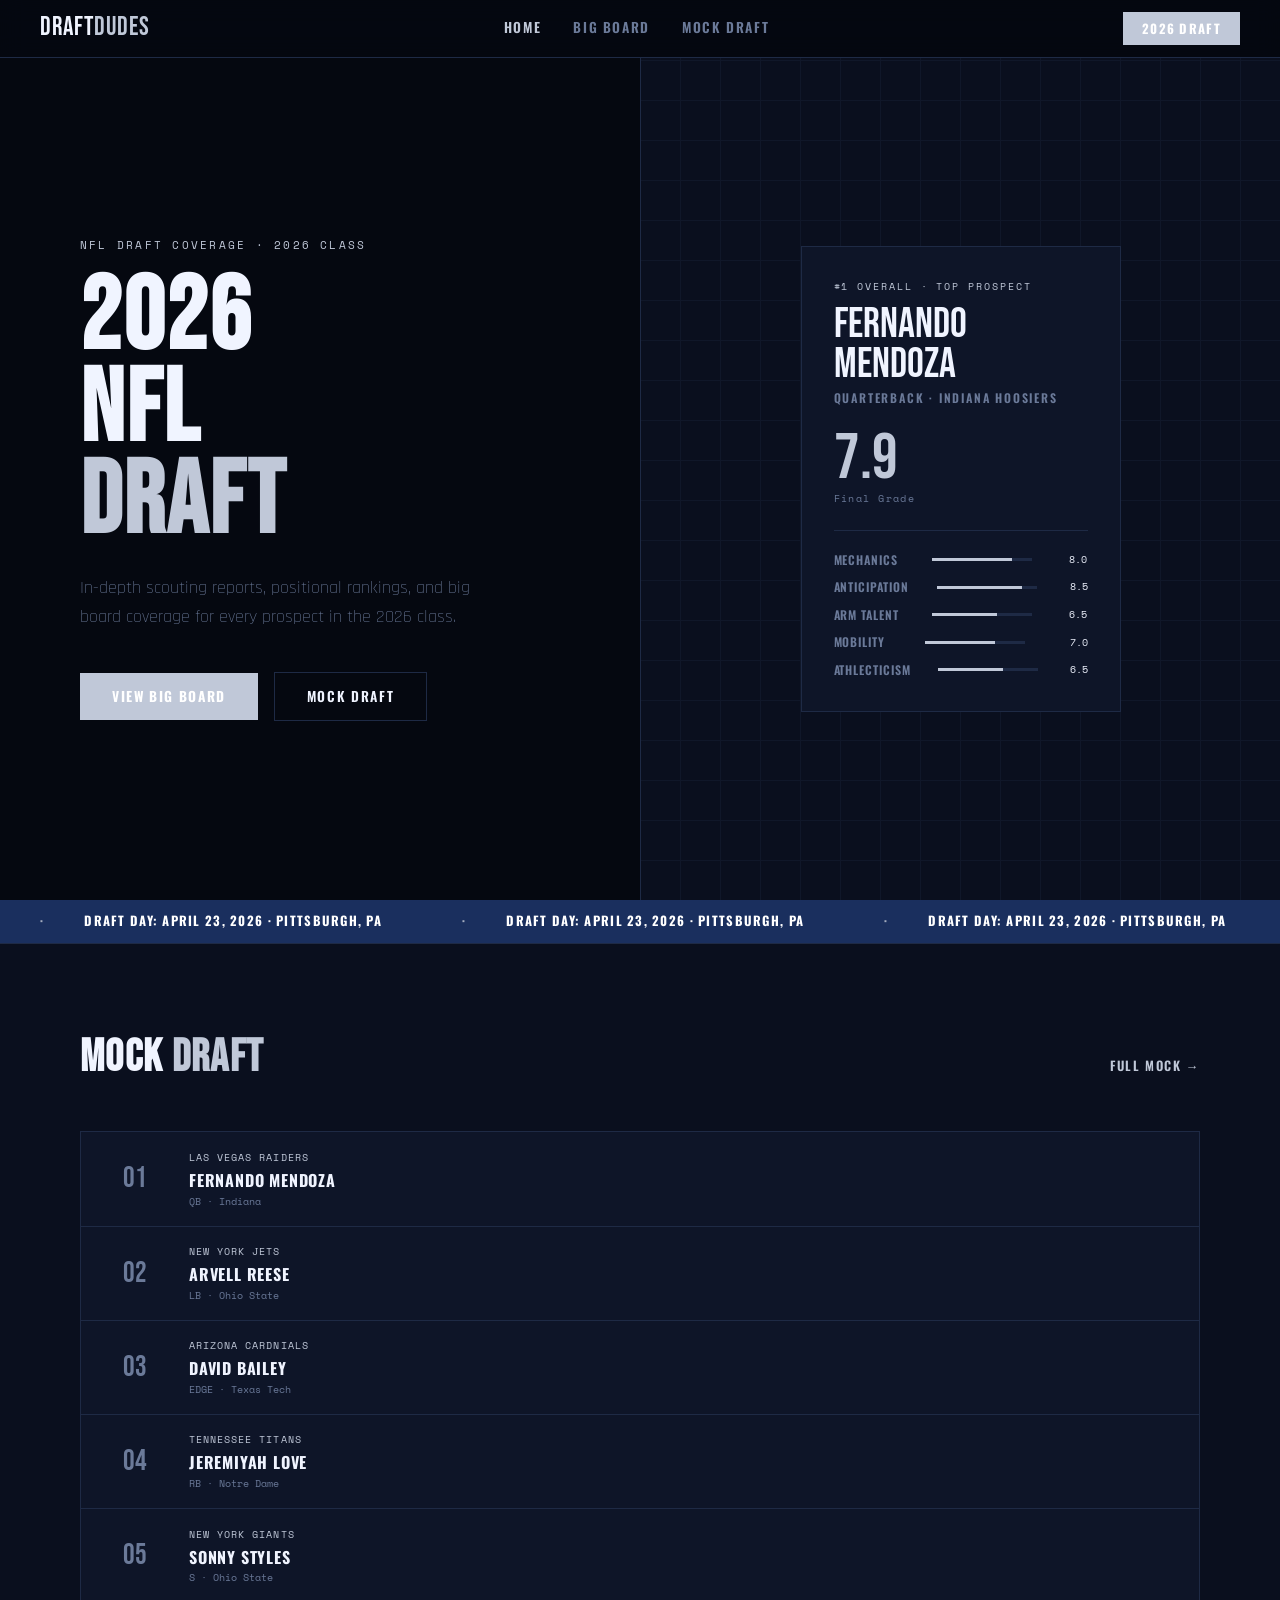
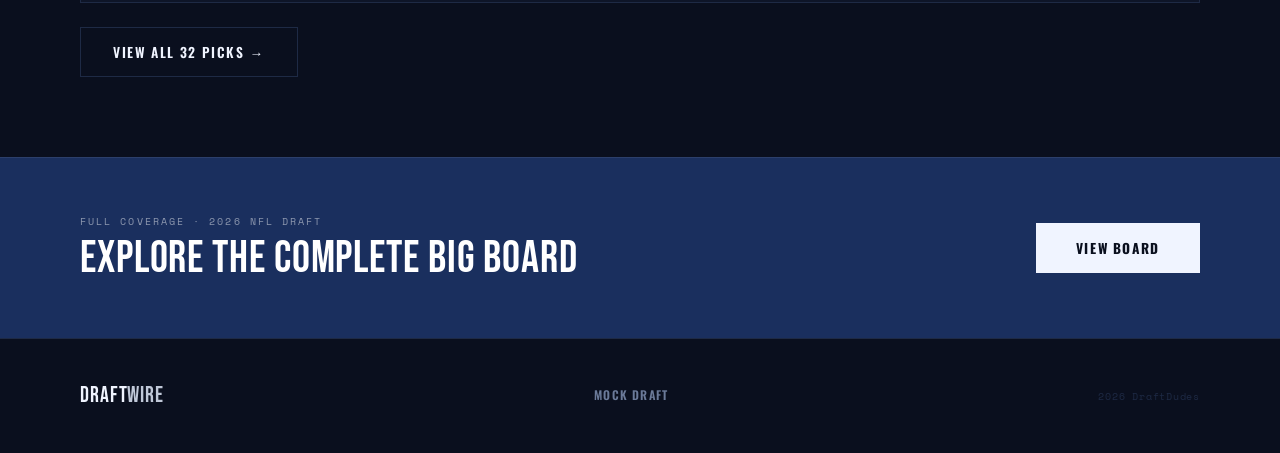
==== index.html @ bd696f5c "Update index.html" ====
<!DOCTYPE html>
<html lang="en">
<head>
<meta charset="UTF-8">
<meta name="viewport" content="width=device-width, initial-scale=1.0">
<title>DraftDudes — 2026 NFL Draft</title>
<link rel="preconnect" href="https://fonts.googleapis.com">
<link rel="preconnect" href="https://fonts.gstatic.com" crossorigin>
<link href="https://fonts.googleapis.com/css2?family=Bebas+Neue&family=Oswald:wght@300;400;600;700&family=Rajdhani:wght@300;500;600;700&family=Space+Mono:wght@400;700&display=swap" rel="stylesheet">
<link rel="stylesheet" href="Main.css">
</head>
<body>

<!-- NAV -->
<nav class="topnav" id="mainNav">
  <a href="#" class="nav-logo">Draft<span>Dudes</span></a>
  <ul class="nav-links">
    <li><a href="index.html" class="active">Home</a></li>
    <li><a href="BigBoard.html">Big Board</a></li>
    <li><a href="MockDraft.html">Mock Draft</a></li>
  </ul>
  <a href="#" class="nav-cta">2026 Draft</a>
  <button class="hamburger" id="hamburger" aria-label="Menu">
    <span></span><span></span><span></span>
  </button>
</nav>

<!-- HERO -->
<section class="hero" id="home">
  <div class="hero-left">
    <div class="hero-eyebrow fade-up">NFL Draft Coverage · 2026 Class</div>
    <h1 class="hero-title fade-up delay-1">
      2026<br>NFL<br><em>Draft</em>
    </h1>
    <p class="hero-sub fade-up delay-2">
      In-depth scouting reports, positional rankings, and big board coverage for every prospect in the 2026 class.
    </p>
    <div class="hero-actions fade-up delay-3">
      <a href="#" class="btn-primary">View Big Board</a>
      <a href="#" class="btn-ghost">Mock Draft</a>
    </div>
  </div>

  <div class="hero-right">
    <div class="hero-right-bg"></div>
    <div class="hero-featured-card">
      <div class="fc-eyebrow">#1 Overall · Top Prospect</div>
      <div class="fc-name">Fernando<br>Mendoza</div>
      <div class="fc-pos">Quarterback · Indiana Hoosiers</div>
      <div class="fc-grade">7.9</div>
      <div class="fc-grade-lbl">Final Grade</div>
      <div class="fc-divider"></div>
      <div class="fc-traits">
        <div class="fc-trait">
          <span class="fc-trait-name">Mechanics</span>
          <div class="fc-trait-bar"><div class="fc-trait-fill" style="width:80%"></div></div>
          <span class="fc-trait-grade">8.0</span>
        </div>
        <div class="fc-trait">
          <span class="fc-trait-name">Anticipation</span>
          <div class="fc-trait-bar"><div class="fc-trait-fill" style="width:85%"></div></div>
          <span class="fc-trait-grade">8.5</span>
        </div>
        <div class="fc-trait">
          <span class="fc-trait-name">Arm Talent</span>
          <div class="fc-trait-bar"><div class="fc-trait-fill" style="width:65%"></div></div>
          <span class="fc-trait-grade">6.5</span>
        </div>
        <div class="fc-trait">
          <span class="fc-trait-name">Mobility</span>
          <div class="fc-trait-bar"><div class="fc-trait-fill" style="width:70%"></div></div>
          <span class="fc-trait-grade">7.0</span>
        </div>
        <div class="fc-trait">
          <span class="fc-trait-name">Athlecticism</span>
          <div class="fc-trait-bar"><div class="fc-trait-fill" style="width:65%"></div></div>
          <span class="fc-trait-grade">6.5</span>
        </div>
      </div>
    </div>
  </div>
</section>

<!-- TICKER -->
<div class="ticker-wrap">
  <div class="ticker-track">
    <span class="ticker-item">Draft Day: April 23, 2026 · Pittsburgh, PA</span>
    <span class="ticker-item">Draft Day: April 23, 2026 · Pittsburgh, PA</span>
    <span class="ticker-item">Draft Day: April 23, 2026 · Pittsburgh, PA</span>
    <span class="ticker-item">Draft Day: April 23, 2026 · Pittsburgh, PA</span>
  </div>
</div>



<!-- MOCK DRAFT -->
<section class="section mock-section" id="mock">
  <div class="section-header">
    <h2 class="section-title">Mock <span>Draft</span></h2>
    <a href="MockDraft.html" class="section-link">Full Mock →</a>
  </div>
  <div class="mock-picks">
    <a href="#" class="mock-pick">
      <div class="mp-num">01</div>
      <div class="mp-info">
        <div class="mp-team">Las Vegas Raiders</div>
        <div class="mp-player">Fernando Mendoza</div>
        <div class="mp-pos-school">QB · Indiana</div>
      </div>
    </a>
    <a href="#" class="mock-pick">
      <div class="mp-num">02</div>
      <div class="mp-info">
        <div class="mp-team">New York Jets</div>
        <div class="mp-player">Arvell Reese</div>
        <div class="mp-pos-school">LB · Ohio State</div>
      </div>
    </a>
    <a href="#" class="mock-pick">
      <div class="mp-num">03</div>
      <div class="mp-info">
        <div class="mp-team">Arizona Cardnials</div>
        <div class="mp-player">David Bailey</div>
        <div class="mp-pos-school">EDGE · Texas Tech</div>
      </div>
      
    </a>
    <a href="#" class="mock-pick">
      <div class="mp-num">04</div>
      <div class="mp-info">
        <div class="mp-team">Tennessee Titans</div>
        <div class="mp-player">Jeremiyah Love</div>
        <div class="mp-pos-school">RB · Notre Dame</div>
      </div>

    </a>
    <a href="#" class="mock-pick">
      <div class="mp-num">05</div>
      <div class="mp-info">
        <div class="mp-team">New York Giants</div>
        <div class="mp-player">Sonny Styles</div>
        <div class="mp-pos-school">S · Ohio State</div>
      </div>
      
    </a>
  </div>
  <a href="#" class="btn-ghost">View All 32 Picks →</a>
</section>

<!-- CTA BAND -->
<div class="cta-band">
  <div class="cta-band-text">
    <div class="cta-band-eyebrow">Full Coverage · 2026 NFL Draft</div>
    <div class="cta-band-title">Explore the Complete Big Board</div>
  </div>
  <a href="#" class="btn-white">View Board</a>
</div>

<!-- FOOTER -->
<footer>
  <div class="footer-logo">Draft<span>Wire</span></div>
  <ul class="footer-links">
    <li><a href="MockDraft.html">Mock Draft</a></li>
  </ul>
  <div class="footer-copy">2026 DraftDudes</div>
</footer>

<script>
  const hamburger = document.getElementById('hamburger');
  const nav = document.getElementById('mainNav');
  hamburger.addEventListener('click', () => nav.classList.toggle('open'));
</script>

</body>
</html>
---- Main.css ----
/* ═══════════════════════════════════════════════
   OGZ Draft — 2026 NFL Draft · Homepage Styles
   ═══════════════════════════════════════════════ */

/* ── RESET & ROOT ── */
*, *::before, *::after {
  box-sizing: border-box;
  margin: 0;
  padding: 0;
}

:root {
  --black:        #050810;
  --dark:         #0a0f1e;
  --card:         #0e1528;
  --border:       #1e2a45;
  --accent:       #c0c8d8;
  --accent2:      #1a2f5e;
  --gold:         #8aabd4;
  --white:        #f0f4ff;
  --muted:        #6b7a99;
  --font-display: 'Bebas Neue', sans-serif;
  --font-head:    'Oswald', sans-serif;
  --font-body:    'Rajdhani', sans-serif;
  --font-mono:    'Space Mono', monospace;
}

html { scroll-behavior: smooth; }

body {
  background: var(--black);
  color: var(--white);
  font-family: var(--font-body);
  font-size: 16px;
  line-height: 1.5;
  overflow-x: hidden;
}

/* ── NAV ── */
.topnav {
  position: fixed;
  top: 0; left: 0; right: 0;
  z-index: 100;
  display: flex;
  align-items: center;
  justify-content: space-between;
  padding: 0 2.5rem;
  height: 58px;
  background: rgba(5,8,16,0.94);
  backdrop-filter: blur(12px);
  border-bottom: 1px solid var(--border);
}

.nav-logo {
  font-family: var(--font-display);
  font-size: 1.6rem;
  letter-spacing: 0.04em;
  color: var(--white);
  text-decoration: none;
}

.nav-logo span { color: var(--accent); }

.nav-links {
  display: flex;
  gap: 2rem;
  list-style: none;
}

.nav-links a {
  font-family: var(--font-head);
  font-weight: 600;
  font-size: 0.85rem;
  letter-spacing: 0.12em;
  text-transform: uppercase;
  color: var(--muted);
  text-decoration: none;
  transition: color 0.2s;
}

.nav-links a:hover,
.nav-links a.active { color: var(--accent); }

.nav-cta {
  font-family: var(--font-head);
  font-weight: 700;
  font-size: 0.8rem;
  letter-spacing: 0.1em;
  text-transform: uppercase;
  background: var(--accent);
  color: #fff;
  border: none;
  padding: 0.45rem 1.2rem;
  cursor: pointer;
  text-decoration: none;
  transition: background 0.2s;
}

.nav-cta:hover { background: #a0aabf; }

.hamburger {
  display: none;
  flex-direction: column;
  gap: 5px;
  cursor: pointer;
  background: none;
  border: none;
  padding: 4px;
}

.hamburger span {
  display: block;
  width: 24px;
  height: 2px;
  background: var(--white);
  transition: all 0.3s;
}

/* ── HERO ── */
.hero {
  min-height: 100vh;
  padding-top: 58px;
  display: grid;
  grid-template-columns: 1fr 1fr;
  position: relative;
  overflow: hidden;
}

.hero-left {
  display: flex;
  flex-direction: column;
  justify-content: center;
  padding: 5rem 4rem 5rem 5rem;
  position: relative;
  z-index: 2;
}

.hero-eyebrow {
  font-family: var(--font-mono);
  font-size: 0.7rem;
  letter-spacing: 0.2em;
  color: var(--accent);
  text-transform: uppercase;
  margin-bottom: 1.2rem;
}

.hero-title {
  font-family: var(--font-display);
  font-size: clamp(4rem, 8vw, 7.5rem);
  line-height: 0.9;
  letter-spacing: 0.02em;
  color: var(--white);
  margin-bottom: 1.5rem;
}

.hero-title em {
  font-style: normal;
  color: var(--accent);
  display: block;
}

.hero-sub {
  font-family: var(--font-body);
  font-size: 1.15rem;
  font-weight: 300;
  color: var(--muted);
  max-width: 400px;
  margin-bottom: 2.5rem;
  line-height: 1.6;
}

.hero-actions {
  display: flex;
  gap: 1rem;
  align-items: center;
}

.hero-stats {
  display: flex;
  gap: 2.5rem;
  margin-top: 3.5rem;
  padding-top: 2rem;
  border-top: 1px solid var(--border);
}

.hero-stat-val {
  font-family: var(--font-display);
  font-size: 2.2rem;
  color: var(--white);
  line-height: 1;
}

.hero-stat-lbl {
  font-family: var(--font-mono);
  font-size: 0.65rem;
  letter-spacing: 0.15em;
  color: var(--muted);
  text-transform: uppercase;
  margin-top: 0.25rem;
}

.hero-right {
  position: relative;
  background: var(--dark);
  border-left: 1px solid var(--border);
  overflow: hidden;
  display: flex;
  align-items: center;
  justify-content: center;
}

.hero-right-bg {
  position: absolute;
  inset: 0;
  background:
    repeating-linear-gradient(0deg, transparent, transparent 39px, var(--border) 39px, var(--border) 40px),
    repeating-linear-gradient(90deg, transparent, transparent 39px, var(--border) 39px, var(--border) 40px);
  opacity: 0.3;
}

/* ── FEATURED CARD ── */
.hero-featured-card {
  position: relative;
  z-index: 2;
  width: 320px;
  background: var(--card);
  border: 1px solid var(--border);
  padding: 2rem;
  animation: float 4s ease-in-out infinite;
}

@keyframes float {
  0%, 100% { transform: translateY(0); }
  50%       { transform: translateY(-10px); }
}

.fc-eyebrow {
  font-family: var(--font-mono);
  font-size: 0.6rem;
  letter-spacing: 0.2em;
  color: var(--accent);
  text-transform: uppercase;
  margin-bottom: 0.75rem;
}

.fc-name {
  font-family: var(--font-display);
  font-size: 2.6rem;
  line-height: 0.95;
  color: var(--white);
  margin-bottom: 0.3rem;
}

.fc-pos {
  font-family: var(--font-head);
  font-size: 0.75rem;
  font-weight: 600;
  letter-spacing: 0.15em;
  color: var(--muted);
  text-transform: uppercase;
  margin-bottom: 1.25rem;
}

.fc-grade {
  font-family: var(--font-display);
  font-size: 4rem;
  color: var(--accent);
  line-height: 1;
}

.fc-grade-lbl {
  font-family: var(--font-mono);
  font-size: 0.6rem;
  letter-spacing: 0.15em;
  color: var(--muted);
  margin-bottom: 1.5rem;
}

.fc-divider {
  height: 1px;
  background: var(--border);
  margin: 1.25rem 0;
}

.fc-traits {
  display: flex;
  flex-direction: column;
  gap: 0.6rem;
}

.fc-trait {
  display: flex;
  justify-content: space-between;
  align-items: center;
}

.fc-trait-name {
  font-family: var(--font-head);
  font-size: 0.75rem;
  font-weight: 600;
  letter-spacing: 0.08em;
  color: var(--muted);
  text-transform: uppercase;
}

.fc-trait-bar {
  width: 100px;
  height: 3px;
  background: var(--border);
  position: relative;
}

.fc-trait-fill {
  position: absolute;
  left: 0; top: 0; bottom: 0;
  background: var(--accent);
  transition: width 1s ease;
}

.fc-trait-grade {
  font-family: var(--font-mono);
  font-size: 0.65rem;
  color: var(--white);
  width: 22px;
  text-align: right;
}

/* ── BUTTONS ── */
.btn-primary {
  font-family: var(--font-head);
  font-weight: 700;
  font-size: 0.85rem;
  letter-spacing: 0.12em;
  text-transform: uppercase;
  background: var(--accent);
  color: #fff;
  border: none;
  padding: 0.85rem 2rem;
  cursor: pointer;
  text-decoration: none;
  transition: background 0.2s, transform 0.15s;
  display: inline-block;
}

.btn-primary:hover {
  background: #a0aabf;
  transform: translateY(-1px);
}

.btn-ghost {
  font-family: var(--font-head);
  font-weight: 600;
  font-size: 0.85rem;
  letter-spacing: 0.12em;
  text-transform: uppercase;
  background: transparent;
  color: var(--white);
  border: 1px solid var(--border);
  padding: 0.85rem 2rem;
  cursor: pointer;
  text-decoration: none;
  transition: border-color 0.2s, color 0.2s;
  display: inline-block;
}

.btn-ghost:hover { border-color: var(--white); }

.btn-white {
  font-family: var(--font-head);
  font-weight: 700;
  font-size: 0.85rem;
  letter-spacing: 0.12em;
  text-transform: uppercase;
  background: var(--white);
  color: var(--dark);
  border: none;
  padding: 0.9rem 2.5rem;
  cursor: pointer;
  text-decoration: none;
  white-space: nowrap;
  transition: opacity 0.2s;
  display: inline-block;
}

.btn-white:hover { opacity: 0.9; }

/* ── TICKER ── */
.ticker-wrap {
  background: var(--accent2);
  padding: 0.6rem 0;
  overflow: hidden;
  white-space: nowrap;
}

.ticker-track {
  display: inline-flex;
  animation: ticker 30s linear infinite;
}

.ticker-item {
  font-family: var(--font-head);
  font-weight: 700;
  font-size: 0.8rem;
  letter-spacing: 0.1em;
  text-transform: uppercase;
  color: #fff;
  padding: 0 2.5rem;
}

.ticker-item::before {
  content: '·';
  margin-right: 2.5rem;
  opacity: 0.6;
}

@keyframes ticker {
  from { transform: translateX(0); }
  to   { transform: translateX(-50%); }
}

/* ── SECTIONS ── */
.section {
  padding: 5rem;
  border-top: 1px solid var(--border);
}

.section-header {
  display: flex;
  align-items: baseline;
  justify-content: space-between;
  margin-bottom: 2.5rem;
}

.section-title {
  font-family: var(--font-display);
  font-size: 2.8rem;
  letter-spacing: 0.03em;
  color: var(--white);
}

.section-title span { color: var(--accent); }

.section-link {
  font-family: var(--font-head);
  font-weight: 600;
  font-size: 0.8rem;
  letter-spacing: 0.12em;
  text-transform: uppercase;
  color: var(--accent);
  text-decoration: none;
  border-bottom: 1px solid transparent;
  transition: border-color 0.2s;
}

.section-link:hover { border-color: var(--accent); }

/* ── PROSPECT CARDS ── */
.prospects-grid {
  display: grid;
  grid-template-columns: repeat(4, 1fr);
  gap: 1px;
  background: var(--border);
  border: 1px solid var(--border);
}

.prospect-card {
  background: var(--card);
  padding: 1.75rem;
  cursor: pointer;
  transition: background 0.2s;
  text-decoration: none;
  display: block;
  position: relative;
  overflow: hidden;
}

.prospect-card::before {
  content: '';
  position: absolute;
  top: 0; left: 0;
  width: 3px;
  height: 0;
  background: var(--accent);
  transition: height 0.3s;
}

.prospect-card:hover { background: #131d35; }
.prospect-card:hover::before { height: 100%; }

.pc-rank {
  font-family: var(--font-display);
  font-size: 3rem;
  color: var(--border);
  line-height: 1;
  margin-bottom: 0.75rem;
  transition: color 0.2s;
}

.prospect-card:hover .pc-rank { color: var(--accent); }

.pc-name {
  font-family: var(--font-head);
  font-weight: 700;
  font-size: 1.05rem;
  letter-spacing: 0.05em;
  text-transform: uppercase;
  color: var(--white);
  margin-bottom: 0.2rem;
}

.pc-pos-school {
  font-family: var(--font-mono);
  font-size: 0.65rem;
  color: var(--muted);
  letter-spacing: 0.08em;
  margin-bottom: 1.1rem;
}

.pc-grade-row {
  display: flex;
  align-items: baseline;
  gap: 0.5rem;
}

.pc-grade {
  font-family: var(--font-display);
  font-size: 1.8rem;
  color: var(--accent);
  line-height: 1;
}

.pc-grade-lbl {
  font-family: var(--font-mono);
  font-size: 0.6rem;
  color: var(--muted);
  letter-spacing: 0.1em;
  text-transform: uppercase;
}

.pc-tag {
  display: inline-block;
  margin-top: 0.8rem;
  font-family: var(--font-head);
  font-weight: 600;
  font-size: 0.65rem;
  letter-spacing: 0.1em;
  text-transform: uppercase;
  padding: 0.2rem 0.5rem;
  background: rgba(192,200,216,0.1);
  color: var(--accent);
  border: 1px solid rgba(192,200,216,0.25);
}

/* ── POSITION CARDS ── */
.positions-grid {
  display: grid;
  grid-template-columns: repeat(6, 1fr);
  gap: 1px;
  background: var(--border);
  border: 1px solid var(--border);
}

.pos-card {
  background: var(--card);
  padding: 1.5rem 1rem;
  text-align: center;
  cursor: pointer;
  text-decoration: none;
  display: block;
  transition: background 0.2s;
}

.pos-card:hover { background: #131d35; }

.pos-abbr {
  font-family: var(--font-display);
  font-size: 2rem;
  color: var(--accent);
  display: block;
  margin-bottom: 0.3rem;
}

.pos-name {
  font-family: var(--font-head);
  font-size: 0.7rem;
  font-weight: 600;
  letter-spacing: 0.1em;
  text-transform: uppercase;
  color: var(--muted);
  display: block;
  margin-bottom: 0.5rem;
}

.pos-count {
  font-family: var(--font-mono);
  font-size: 0.65rem;
  color: var(--border);
  letter-spacing: 0.08em;
}

.pos-card:hover .pos-count { color: var(--muted); }

/* ── MOCK DRAFT ── */
.mock-section { background: var(--dark); }

.mock-picks {
  display: flex;
  flex-direction: column;
  gap: 1px;
  background: var(--border);
  border: 1px solid var(--border);
  margin-bottom: 1.5rem;
}

.mock-pick {
  background: var(--card);
  display: grid;
  grid-template-columns: 60px 1fr auto;
  align-items: center;
  gap: 1.5rem;
  padding: 1.1rem 1.5rem;
  transition: background 0.2s;
  cursor: pointer;
  text-decoration: none;
}

.mock-pick:hover { background: #131d35; }

.mp-num {
  font-family: var(--font-display);
  font-size: 1.8rem;
  color: var(--muted);
  text-align: center;
}

.mp-team {
  font-family: var(--font-mono);
  font-size: 0.65rem;
  letter-spacing: 0.1em;
  color: var(--accent);
  text-transform: uppercase;
  margin-bottom: 0.15rem;
}

.mp-player {
  font-family: var(--font-head);
  font-weight: 700;
  font-size: 1rem;
  letter-spacing: 0.05em;
  text-transform: uppercase;
  color: var(--white);
}

.mp-pos-school {
  font-family: var(--font-mono);
  font-size: 0.6rem;
  color: var(--muted);
  margin-top: 0.1rem;
}

.mp-grade {
  font-family: var(--font-display);
  font-size: 1.6rem;
  color: var(--accent);
}

/* ── CTA BAND ── */
.cta-band {
  background: var(--accent2);
  padding: 3.5rem 5rem;
  display: flex;
  align-items: center;
  justify-content: space-between;
  gap: 2rem;
  border-top: 1px solid rgba(255,255,255,0.08);
}

.cta-band-eyebrow {
  font-family: var(--font-mono);
  font-size: 0.65rem;
  letter-spacing: 0.2em;
  color: rgba(255,255,255,0.5);
  text-transform: uppercase;
  margin-bottom: 0.5rem;
}

.cta-band-title {
  font-family: var(--font-display);
  font-size: 2.8rem;
  color: #fff;
  letter-spacing: 0.02em;
  line-height: 1;
}

/* ── FOOTER ── */
footer {
  background: var(--dark);
  border-top: 1px solid var(--border);
  padding: 2.5rem 5rem;
  display: flex;
  align-items: center;
  justify-content: space-between;
}

.footer-logo {
  font-family: var(--font-display);
  font-size: 1.4rem;
  color: var(--white);
  letter-spacing: 0.04em;
}

.footer-logo span { color: var(--accent); }

.footer-links {
  display: flex;
  gap: 2rem;
  list-style: none;
}

.footer-links a {
  font-family: var(--font-head);
  font-size: 0.75rem;
  font-weight: 600;
  letter-spacing: 0.1em;
  text-transform: uppercase;
  color: var(--muted);
  text-decoration: none;
  transition: color 0.2s;
}

.footer-links a:hover { color: var(--white); }

.footer-copy {
  font-family: var(--font-mono);
  font-size: 0.6rem;
  color: var(--border);
  letter-spacing: 0.08em;
}

/* ── ANIMATIONS ── */
.fade-up {
  opacity: 0;
  transform: translateY(20px);
  animation: fadeUp 0.6s forwards;
}

@keyframes fadeUp {
  to { opacity: 1; transform: translateY(0); }
}

.delay-1 { animation-delay: 0.1s; }
.delay-2 { animation-delay: 0.2s; }
.delay-3 { animation-delay: 0.3s; }
.delay-4 { animation-delay: 0.4s; }

/* ── MOBILE NAV ── */
.topnav.open .nav-links {
  display: flex;
  flex-direction: column;
  position: fixed;
  top: 58px; left: 0; right: 0;
  background: var(--dark);
  border-bottom: 1px solid var(--border);
  padding: 1.5rem 2rem;
  gap: 1.2rem;
  z-index: 99;
}

/* ── RESPONSIVE ── */
@media (max-width: 1024px) {
  .prospects-grid  { grid-template-columns: repeat(2, 1fr); }
  .positions-grid  { grid-template-columns: repeat(3, 1fr); }
  .hero            { grid-template-columns: 1fr; }
  .hero-right      { display: none; }
  .hero-left       { padding: 4rem 2.5rem; }
  .section         { padding: 3.5rem 2.5rem; }
  .cta-band        { padding: 2.5rem; flex-direction: column; align-items: flex-start; }
  footer           { padding: 2rem 2.5rem; flex-direction: column; gap: 1.5rem; text-align: center; }
  .footer-links    { justify-content: center; flex-wrap: wrap; }
}

@media (max-width: 768px) {
  .nav-links, .nav-cta { display: none; }
  .hamburger            { display: flex; }
  .prospects-grid       { grid-template-columns: 1fr; }
  .positions-grid       { grid-template-columns: repeat(3, 1fr); }
  .topnav               { padding: 0 1.5rem; }
  .mock-pick            { grid-template-columns: 48px 1fr auto; gap: 1rem; }
}
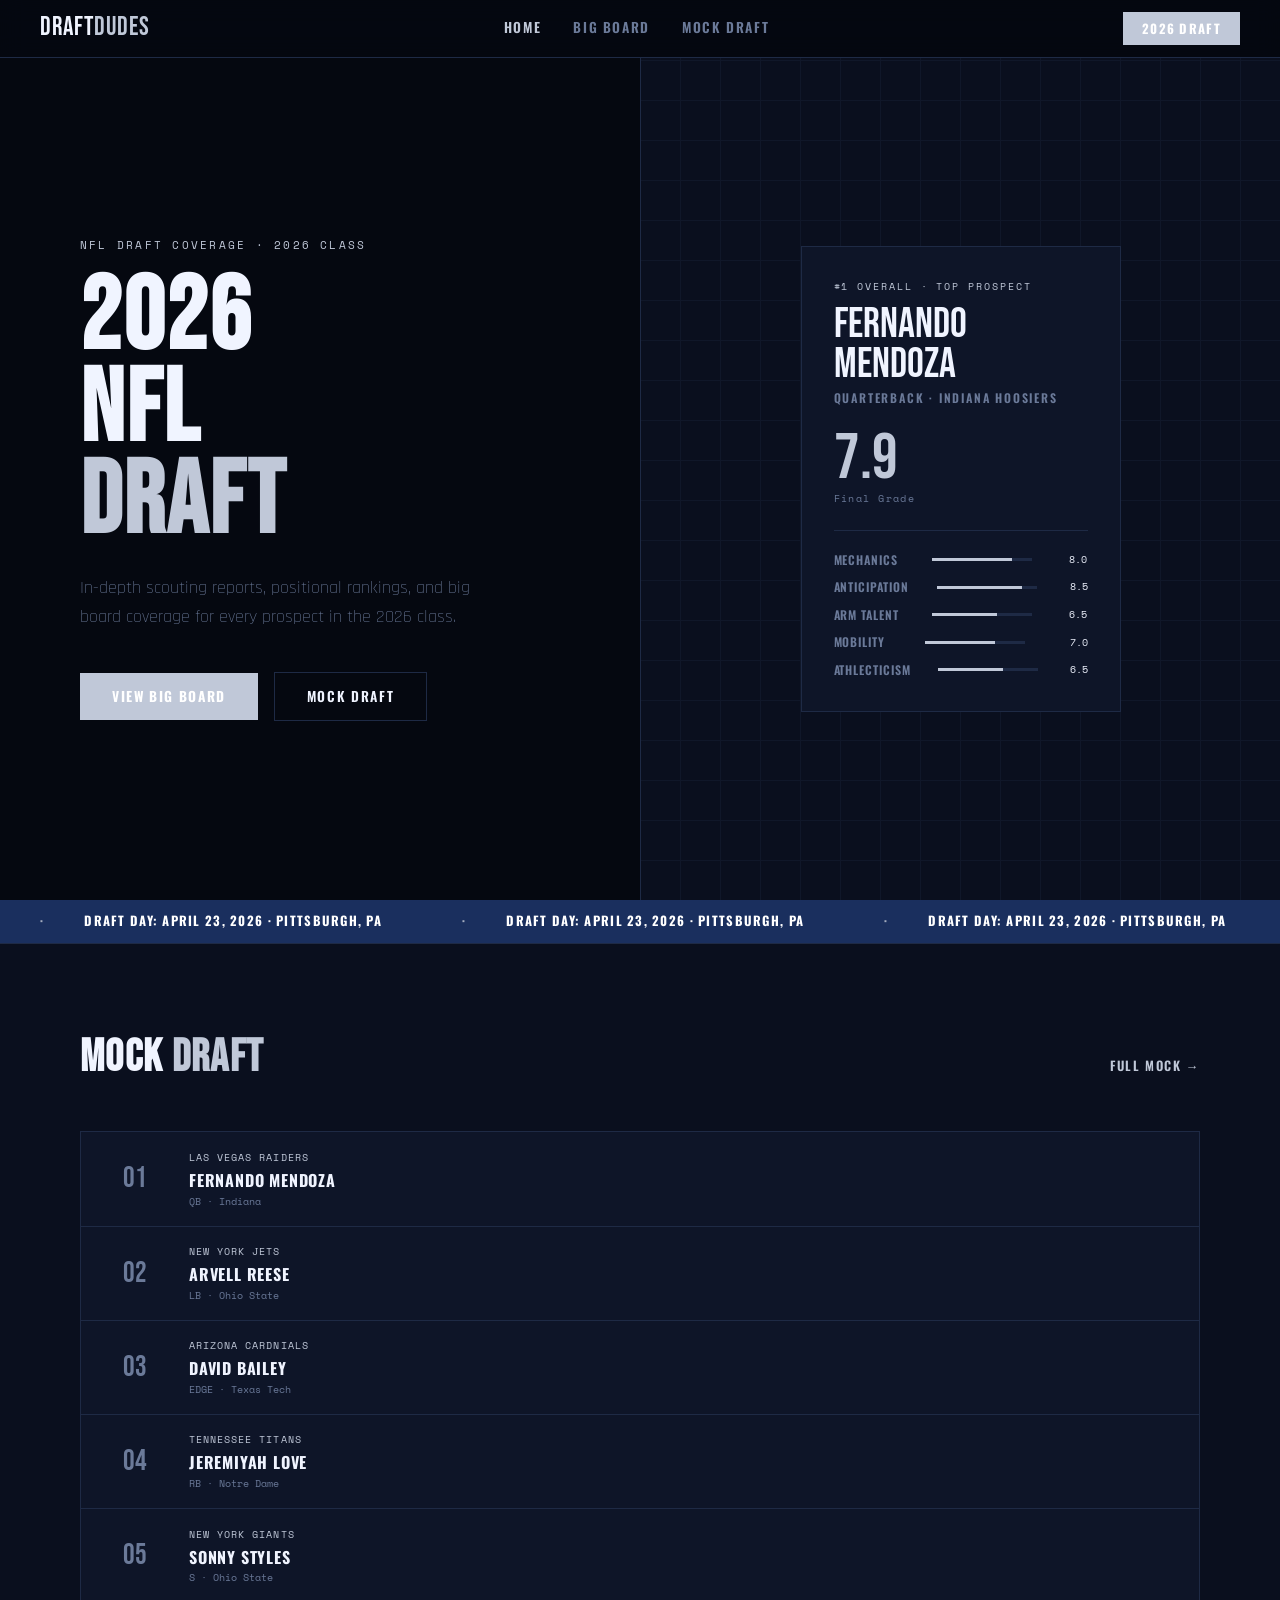
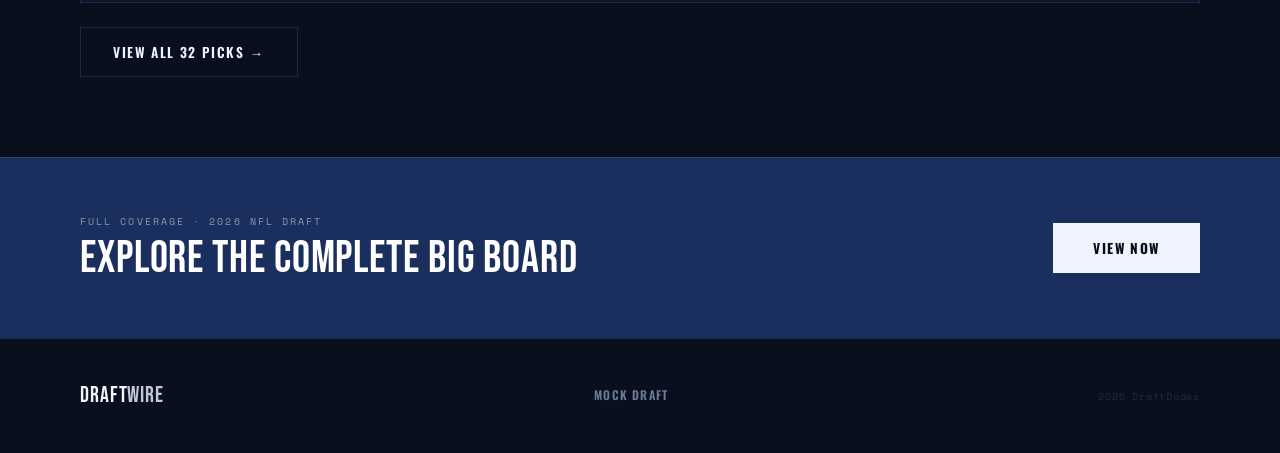
==== commit bc809901: "update" ====
--- a/index.html
+++ b/index.html
@@ -153,7 +153,7 @@
     <div class="cta-band-eyebrow">Full Coverage · 2026 NFL Draft</div>
     <div class="cta-band-title">Explore the Complete Big Board</div>
   </div>
-  <a href="#" class="btn-white">View Board</a>
+  <a href="#" class="btn-white">View Now</a>
 </div>
 
 <!-- FOOTER -->
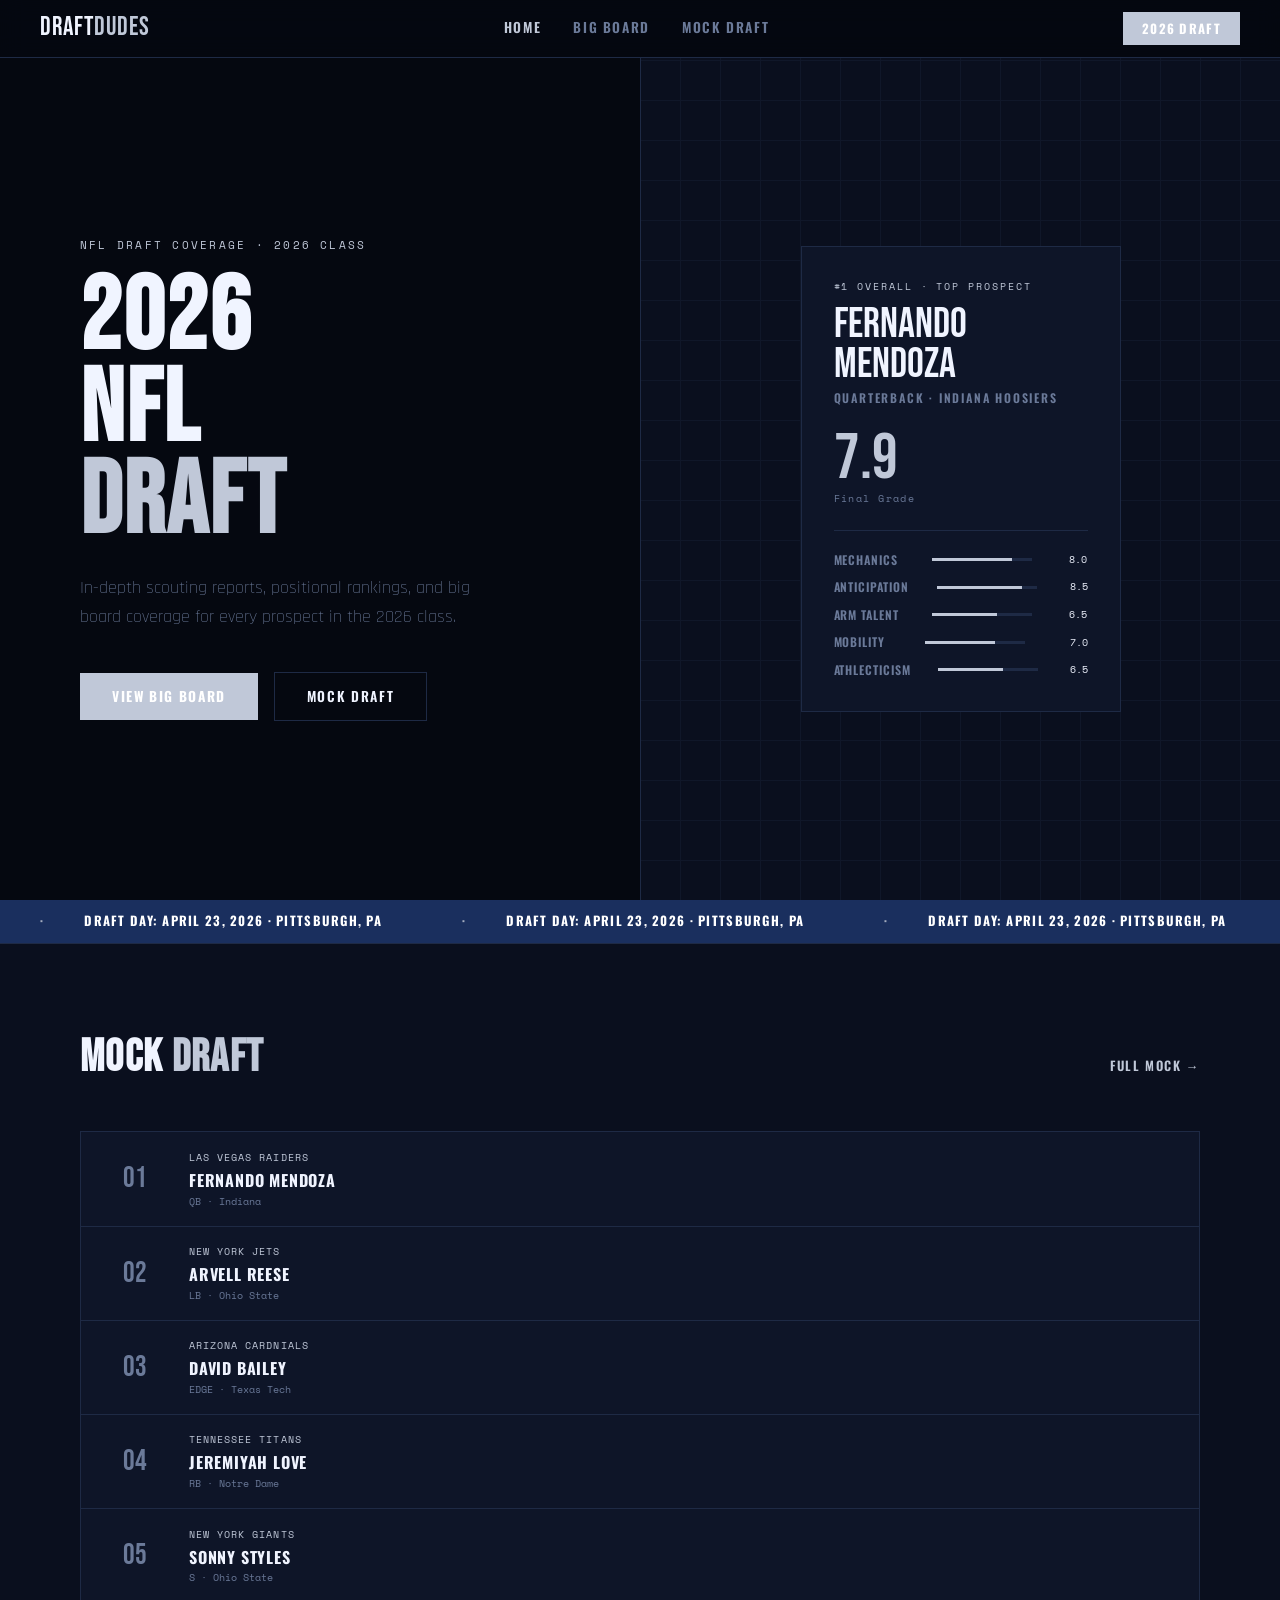
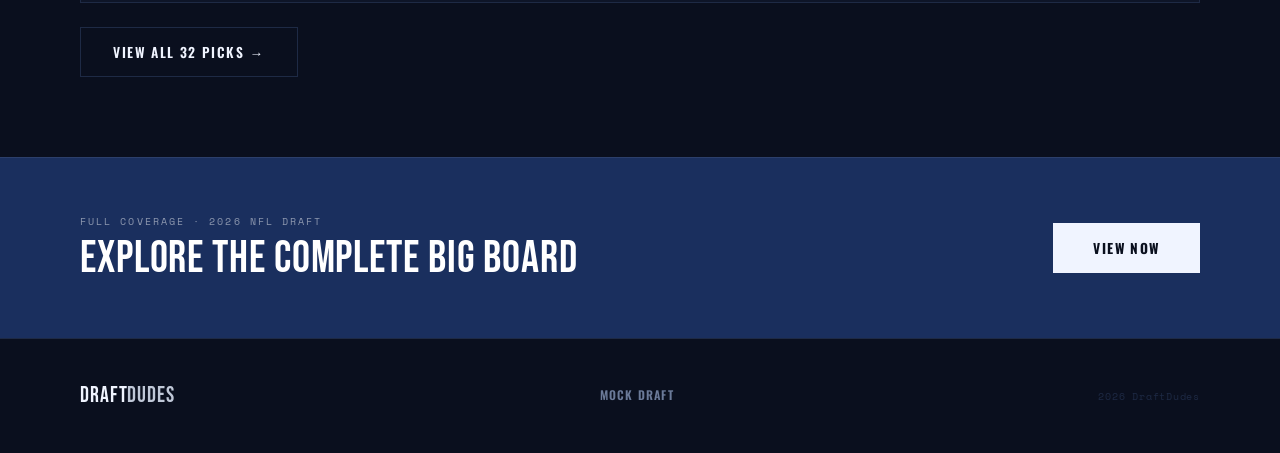
==== commit 12d5b3cf: "Updates" ====
--- a/index.html
+++ b/index.html
@@ -4,6 +4,7 @@
 <meta charset="UTF-8">
 <meta name="viewport" content="width=device-width, initial-scale=1.0">
 <title>DraftDudes — 2026 NFL Draft</title>
+<link rel="icon" type="image/x-icon" href="ChatGPT Image Apr 23, 2026, 07_08_02 PM.png">
 <link rel="preconnect" href="https://fonts.googleapis.com">
 <link rel="preconnect" href="https://fonts.gstatic.com" crossorigin>
 <link href="https://fonts.googleapis.com/css2?family=Bebas+Neue&family=Oswald:wght@300;400;600;700&family=Rajdhani:wght@300;500;600;700&family=Space+Mono:wght@400;700&display=swap" rel="stylesheet">
@@ -88,6 +89,10 @@
     <span class="ticker-item">Draft Day: April 23, 2026 · Pittsburgh, PA</span>
     <span class="ticker-item">Draft Day: April 23, 2026 · Pittsburgh, PA</span>
     <span class="ticker-item">Draft Day: April 23, 2026 · Pittsburgh, PA</span>
+    <span class="ticker-item">Draft Day: April 23, 2026 · Pittsburgh, PA</span>
+    <span class="ticker-item">Draft Day: April 23, 2026 · Pittsburgh, PA</span>
+    <span class="ticker-item">Draft Day: April 23, 2026 · Pittsburgh, PA</span>
+    <span class="ticker-item">Draft Day: April 23, 2026 · Pittsburgh, PA</span>
   </div>
 </div>
 
@@ -144,7 +149,7 @@
       
     </a>
   </div>
-  <a href="#" class="btn-ghost">View All 32 Picks →</a>
+  <a href="MockDraft.html" class="btn-ghost">View All 32 Picks →</a>
 </section>
 
 <!-- CTA BAND -->
@@ -153,12 +158,12 @@
     <div class="cta-band-eyebrow">Full Coverage · 2026 NFL Draft</div>
     <div class="cta-band-title">Explore the Complete Big Board</div>
   </div>
-  <a href="#" class="btn-white">View Now</a>
+  <a href="BigBoard.html" class="btn-white">View Now</a>
 </div>
 
 <!-- FOOTER -->
 <footer>
-  <div class="footer-logo">Draft<span>Wire</span></div>
+  <div class="footer-logo">Draft<span>Dudes</span></div>
   <ul class="footer-links">
     <li><a href="MockDraft.html">Mock Draft</a></li>
   </ul>
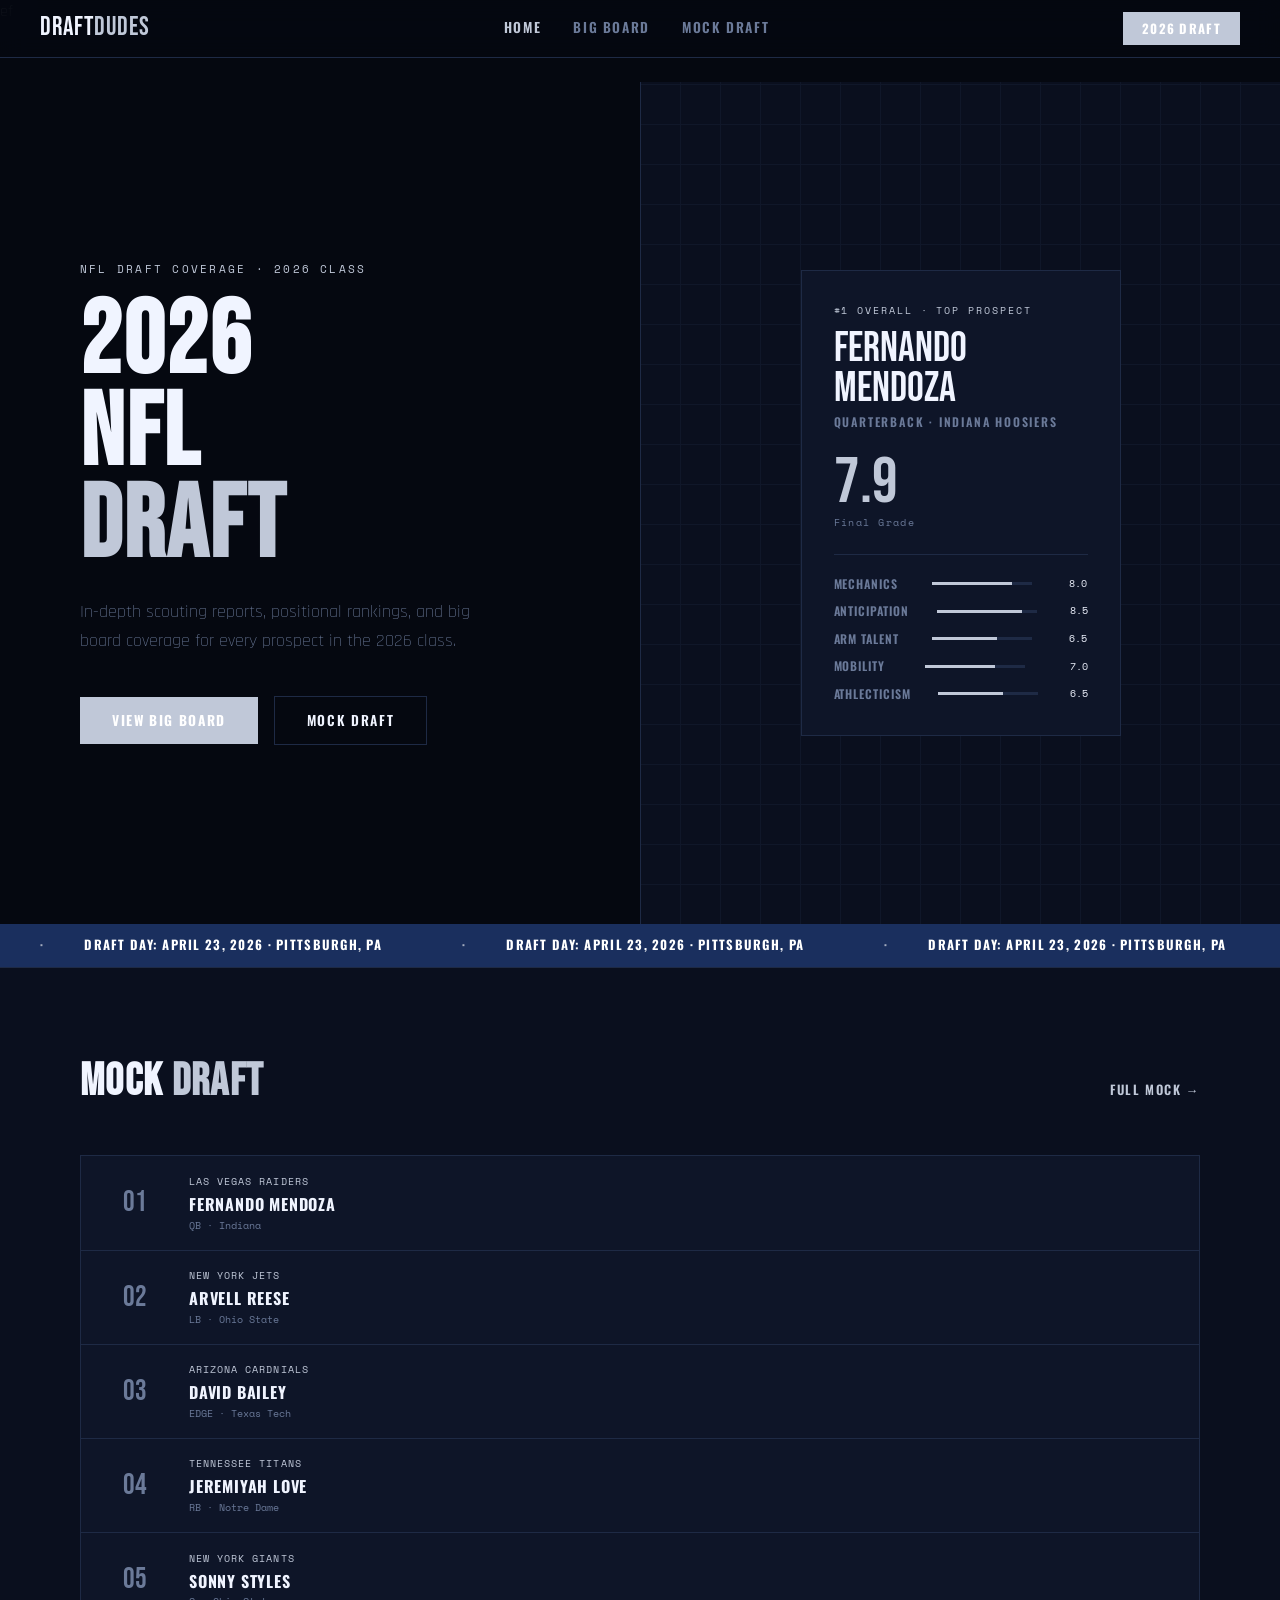
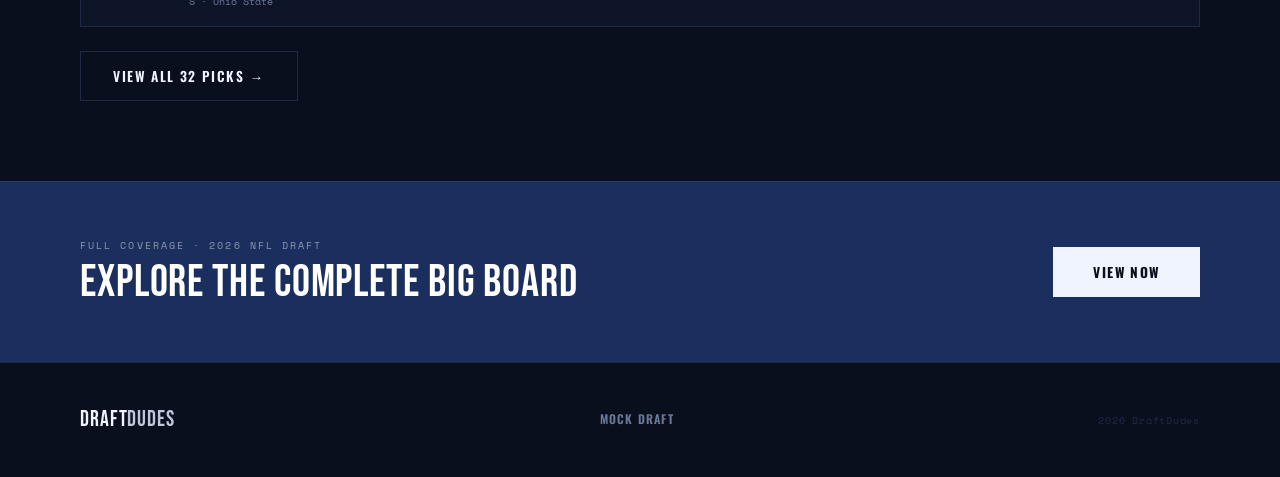
==== commit 65653b18: "fixed links" ====
--- a/index.html
+++ b/index.html
@@ -10,11 +10,11 @@
 <link href="https://fonts.googleapis.com/css2?family=Bebas+Neue&family=Oswald:wght@300;400;600;700&family=Rajdhani:wght@300;500;600;700&family=Space+Mono:wght@400;700&display=swap" rel="stylesheet">
 <link rel="stylesheet" href="Main.css">
 </head>
-<body>
+ef<body>
 
 <!-- NAV -->
 <nav class="topnav" id="mainNav">
-  <a href="#" class="nav-logo">Draft<span>Dudes</span></a>
+  <a href="index.html" class="nav-logo">Draft<span>Dudes</span></a>
   <ul class="nav-links">
     <li><a href="index.html" class="active">Home</a></li>
     <li><a href="BigBoard.html">Big Board</a></li>
@@ -37,8 +37,8 @@
       In-depth scouting reports, positional rankings, and big board coverage for every prospect in the 2026 class.
     </p>
     <div class="hero-actions fade-up delay-3">
-      <a href="#" class="btn-primary">View Big Board</a>
-      <a href="#" class="btn-ghost">Mock Draft</a>
+      <a href="BigBoard.html" class="btn-primary">View Big Board</a>
+      <a href="MockDraft.html" class="btn-ghost">Mock Draft</a>
     </div>
   </div>
 
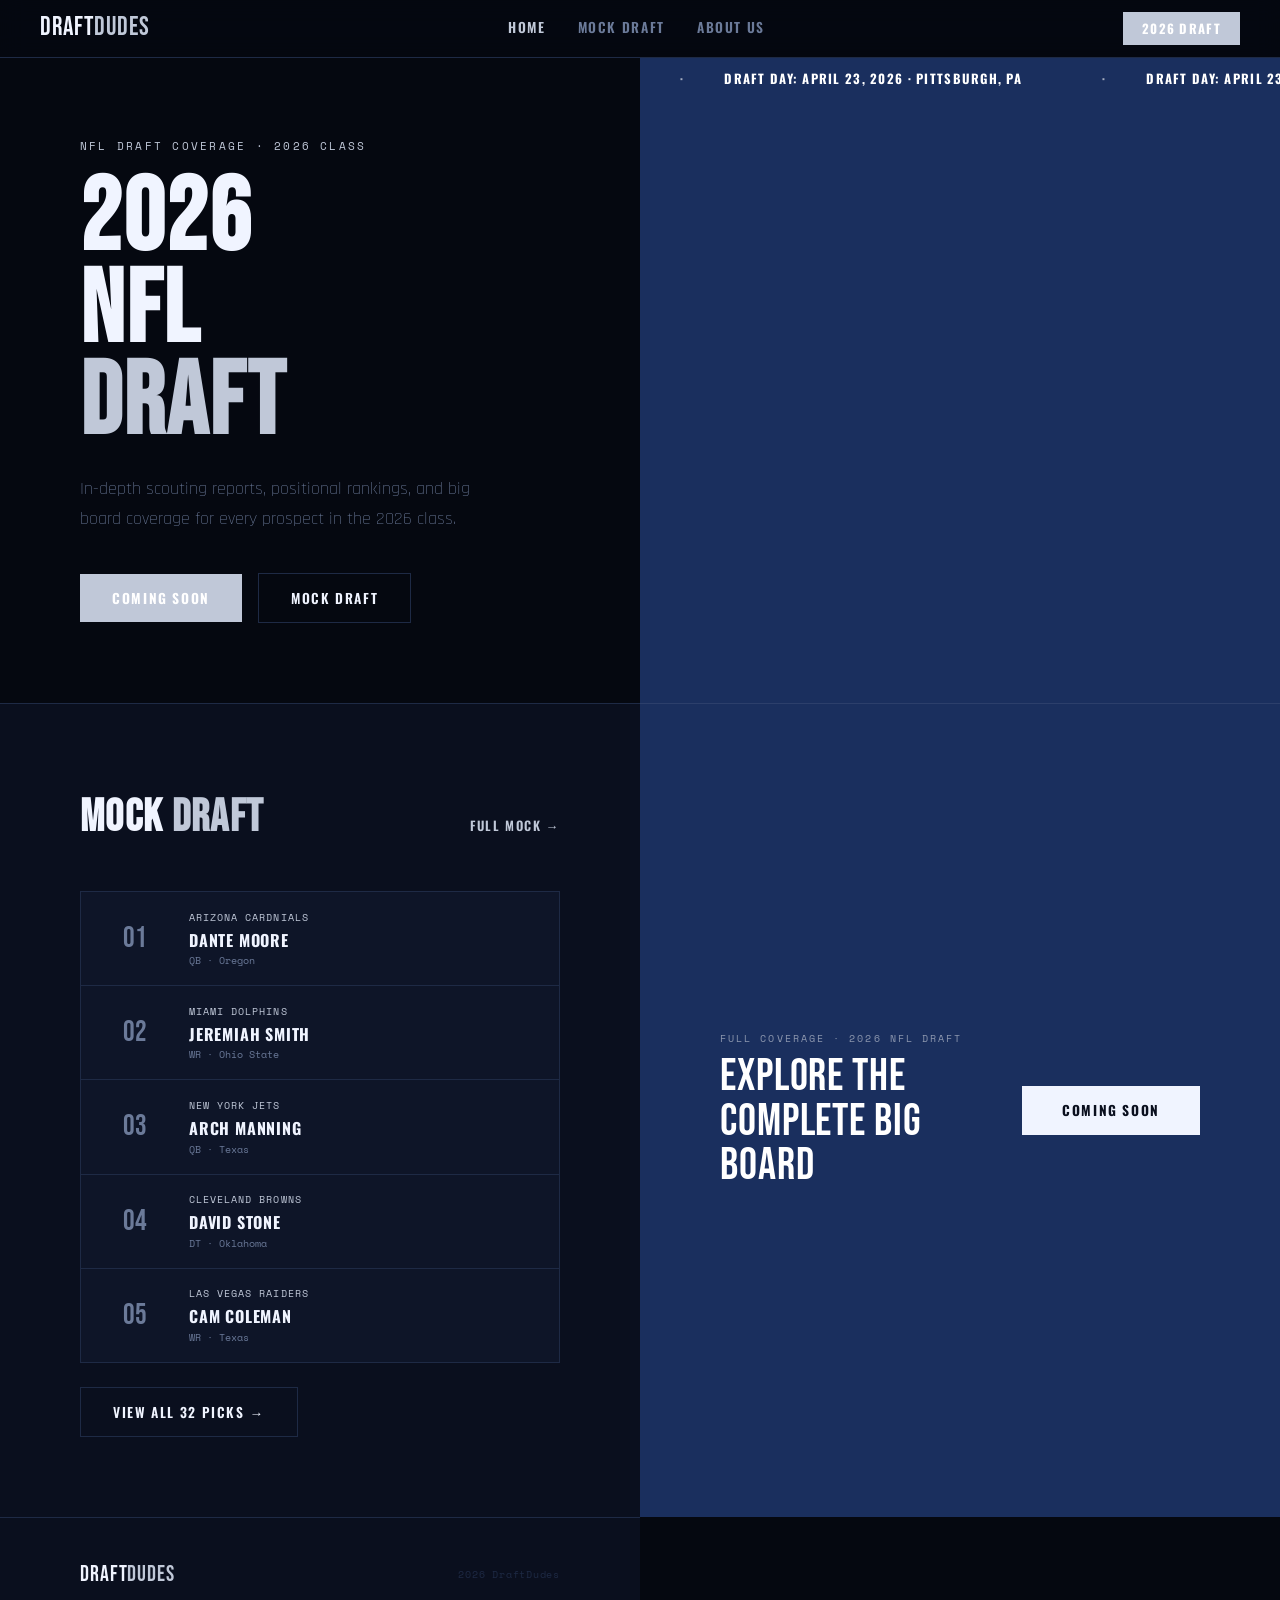
==== commit d57a0222: "2027 mock draft update" ====
--- a/index.html
+++ b/index.html
@@ -10,15 +10,15 @@
 <link href="https://fonts.googleapis.com/css2?family=Bebas+Neue&family=Oswald:wght@300;400;600;700&family=Rajdhani:wght@300;500;600;700&family=Space+Mono:wght@400;700&display=swap" rel="stylesheet">
 <link rel="stylesheet" href="Main.css">
 </head>
-ef<body>
+<body>
 
 <!-- NAV -->
 <nav class="topnav" id="mainNav">
   <a href="index.html" class="nav-logo">Draft<span>Dudes</span></a>
   <ul class="nav-links">
     <li><a href="index.html" class="active">Home</a></li>
-    <li><a href="BigBoard.html">Big Board</a></li>
-    <li><a href="MockDraft.html">Mock Draft</a></li>
+    <li><a href="MockDraft27.html">Mock Draft</a></li>
+    <li><a href="About.html">About Us</a></li>
   </ul>
   <a href="#" class="nav-cta">2026 Draft</a>
   <button class="hamburger" id="hamburger" aria-label="Menu">
@@ -37,50 +37,11 @@
       In-depth scouting reports, positional rankings, and big board coverage for every prospect in the 2026 class.
     </p>
     <div class="hero-actions fade-up delay-3">
-      <a href="BigBoard.html" class="btn-primary">View Big Board</a>
-      <a href="MockDraft.html" class="btn-ghost">Mock Draft</a>
+      <a href="" class="btn-primary">Coming soon</a>
+      <a href="MockDraft27.html" class="btn-ghost">Mock Draft</a>
     </div>
   </div>
 
-  <div class="hero-right">
-    <div class="hero-right-bg"></div>
-    <div class="hero-featured-card">
-      <div class="fc-eyebrow">#1 Overall · Top Prospect</div>
-      <div class="fc-name">Fernando<br>Mendoza</div>
-      <div class="fc-pos">Quarterback · Indiana Hoosiers</div>
-      <div class="fc-grade">7.9</div>
-      <div class="fc-grade-lbl">Final Grade</div>
-      <div class="fc-divider"></div>
-      <div class="fc-traits">
-        <div class="fc-trait">
-          <span class="fc-trait-name">Mechanics</span>
-          <div class="fc-trait-bar"><div class="fc-trait-fill" style="width:80%"></div></div>
-          <span class="fc-trait-grade">8.0</span>
-        </div>
-        <div class="fc-trait">
-          <span class="fc-trait-name">Anticipation</span>
-          <div class="fc-trait-bar"><div class="fc-trait-fill" style="width:85%"></div></div>
-          <span class="fc-trait-grade">8.5</span>
-        </div>
-        <div class="fc-trait">
-          <span class="fc-trait-name">Arm Talent</span>
-          <div class="fc-trait-bar"><div class="fc-trait-fill" style="width:65%"></div></div>
-          <span class="fc-trait-grade">6.5</span>
-        </div>
-        <div class="fc-trait">
-          <span class="fc-trait-name">Mobility</span>
-          <div class="fc-trait-bar"><div class="fc-trait-fill" style="width:70%"></div></div>
-          <span class="fc-trait-grade">7.0</span>
-        </div>
-        <div class="fc-trait">
-          <span class="fc-trait-name">Athlecticism</span>
-          <div class="fc-trait-bar"><div class="fc-trait-fill" style="width:65%"></div></div>
-          <span class="fc-trait-grade">6.5</span>
-        </div>
-      </div>
-    </div>
-  </div>
-</section>
 
 <!-- TICKER -->
 <div class="ticker-wrap">
@@ -102,54 +63,54 @@
 <section class="section mock-section" id="mock">
   <div class="section-header">
     <h2 class="section-title">Mock <span>Draft</span></h2>
-    <a href="MockDraft.html" class="section-link">Full Mock →</a>
+    <a href="MockDraft27.html" class="section-link">Full Mock →</a>
   </div>
   <div class="mock-picks">
     <a href="#" class="mock-pick">
       <div class="mp-num">01</div>
       <div class="mp-info">
-        <div class="mp-team">Las Vegas Raiders</div>
-        <div class="mp-player">Fernando Mendoza</div>
-        <div class="mp-pos-school">QB · Indiana</div>
+        <div class="mp-team">Arizona Cardnials</div>
+        <div class="mp-player">Dante Moore</div>
+        <div class="mp-pos-school">QB · Oregon</div>
       </div>
     </a>
     <a href="#" class="mock-pick">
       <div class="mp-num">02</div>
       <div class="mp-info">
-        <div class="mp-team">New York Jets</div>
-        <div class="mp-player">Arvell Reese</div>
-        <div class="mp-pos-school">LB · Ohio State</div>
+        <div class="mp-team">Miami Dolphins</div>
+        <div class="mp-player">Jeremiah Smith</div>
+        <div class="mp-pos-school">WR · Ohio State</div>
       </div>
     </a>
     <a href="#" class="mock-pick">
       <div class="mp-num">03</div>
       <div class="mp-info">
-        <div class="mp-team">Arizona Cardnials</div>
-        <div class="mp-player">David Bailey</div>
-        <div class="mp-pos-school">EDGE · Texas Tech</div>
+        <div class="mp-team">New York Jets</div>
+        <div class="mp-player">Arch Manning</div>
+        <div class="mp-pos-school">QB · Texas</div>
       </div>
       
     </a>
     <a href="#" class="mock-pick">
       <div class="mp-num">04</div>
       <div class="mp-info">
-        <div class="mp-team">Tennessee Titans</div>
-        <div class="mp-player">Jeremiyah Love</div>
-        <div class="mp-pos-school">RB · Notre Dame</div>
+        <div class="mp-team">Cleveland Browns</div>
+        <div class="mp-player">David Stone</div>
+        <div class="mp-pos-school">DT · Oklahoma</div>
       </div>
 
     </a>
     <a href="#" class="mock-pick">
       <div class="mp-num">05</div>
       <div class="mp-info">
-        <div class="mp-team">New York Giants</div>
-        <div class="mp-player">Sonny Styles</div>
-        <div class="mp-pos-school">S · Ohio State</div>
+        <div class="mp-team">Las Vegas Raiders</div>
+        <div class="mp-player">Cam Coleman</div>
+        <div class="mp-pos-school">WR · Texas</div>
       </div>
       
     </a>
   </div>
-  <a href="MockDraft.html" class="btn-ghost">View All 32 Picks →</a>
+  <a href="MockDraft27.html" class="btn-ghost">View All 32 Picks →</a>
 </section>
 
 <!-- CTA BAND -->
@@ -158,15 +119,12 @@
     <div class="cta-band-eyebrow">Full Coverage · 2026 NFL Draft</div>
     <div class="cta-band-title">Explore the Complete Big Board</div>
   </div>
-  <a href="BigBoard.html" class="btn-white">View Now</a>
+  <a href="" class="btn-white">Coming Soon</a>
 </div>
 
 <!-- FOOTER -->
 <footer>
   <div class="footer-logo">Draft<span>Dudes</span></div>
-  <ul class="footer-links">
-    <li><a href="MockDraft.html">Mock Draft</a></li>
-  </ul>
   <div class="footer-copy">2026 DraftDudes</div>
 </footer>
 
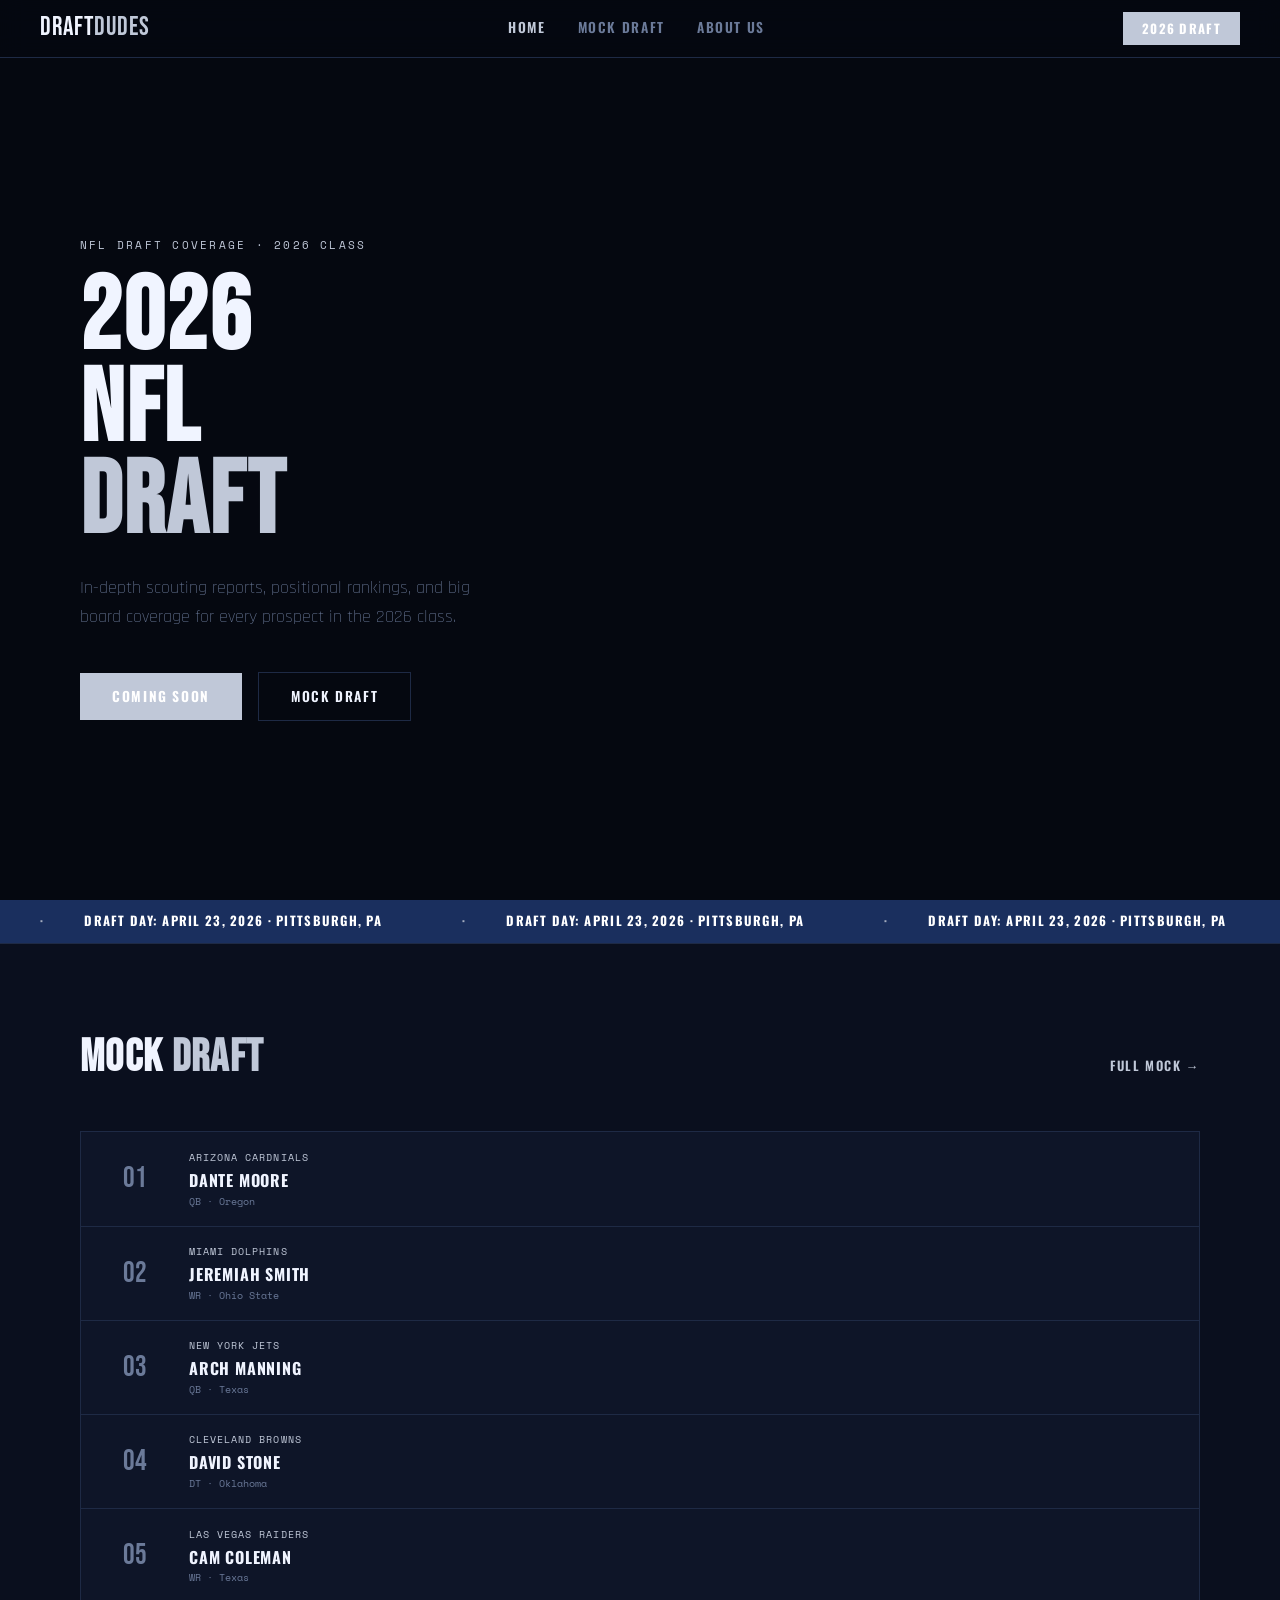
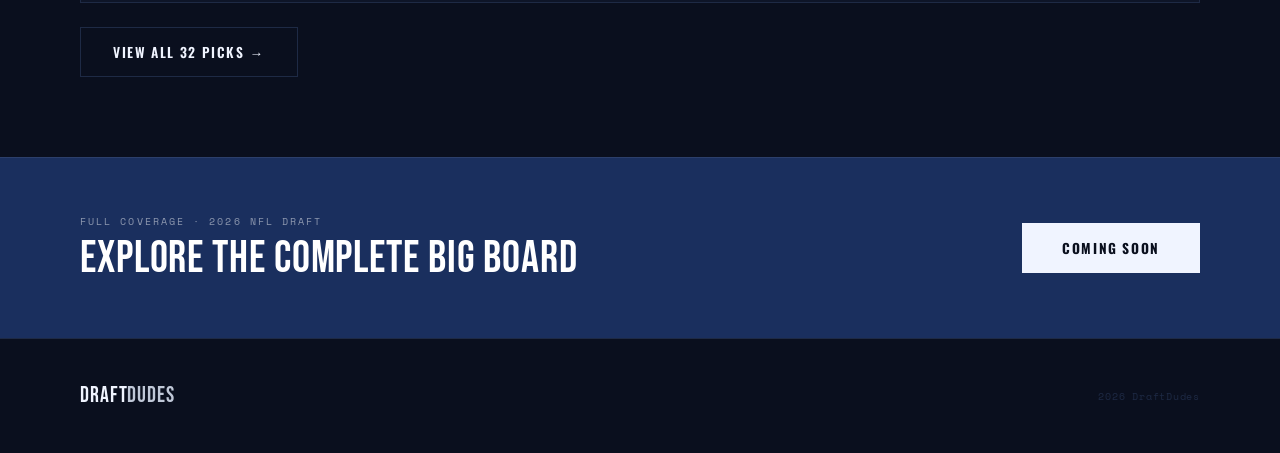
==== commit 3226a047: "Update index.html" ====
--- a/index.html
+++ b/index.html
@@ -41,6 +41,7 @@
       <a href="MockDraft27.html" class="btn-ghost">Mock Draft</a>
     </div>
   </div>
+  </section>
 
 
 <!-- TICKER -->
